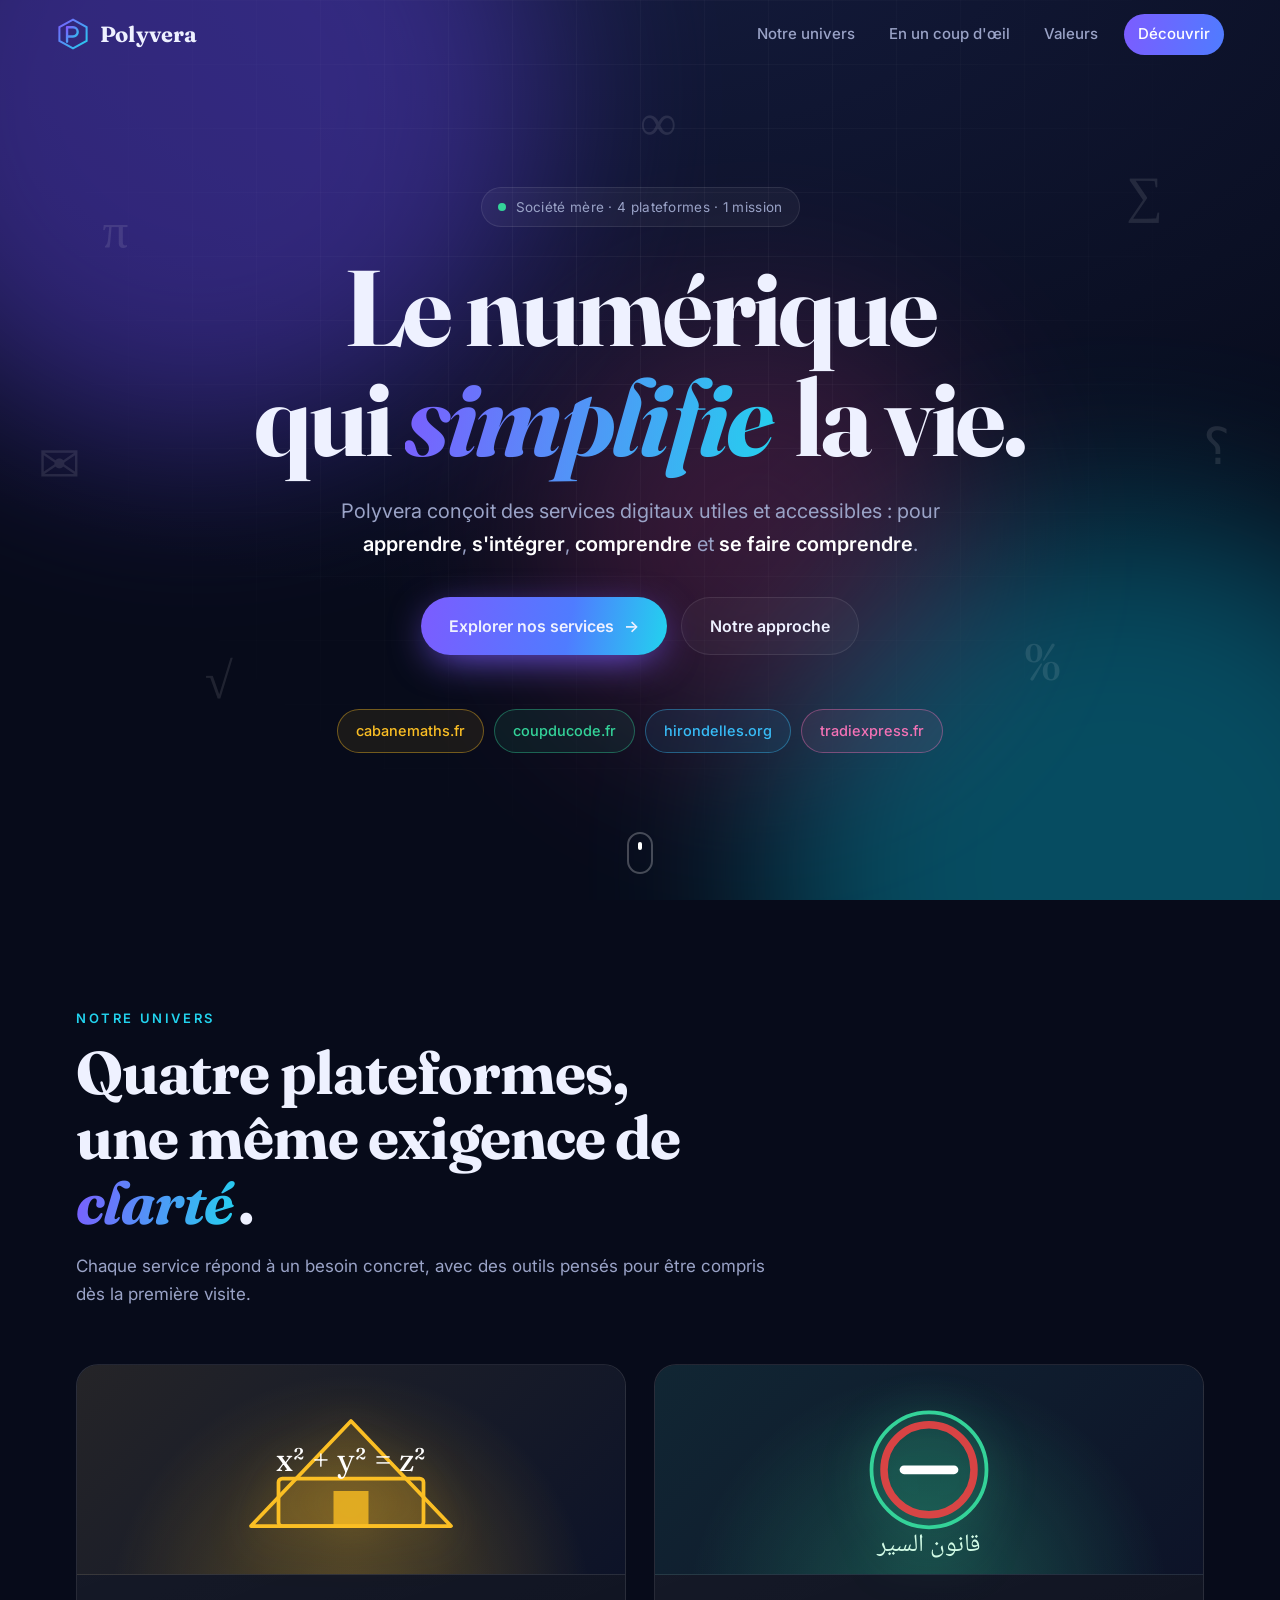
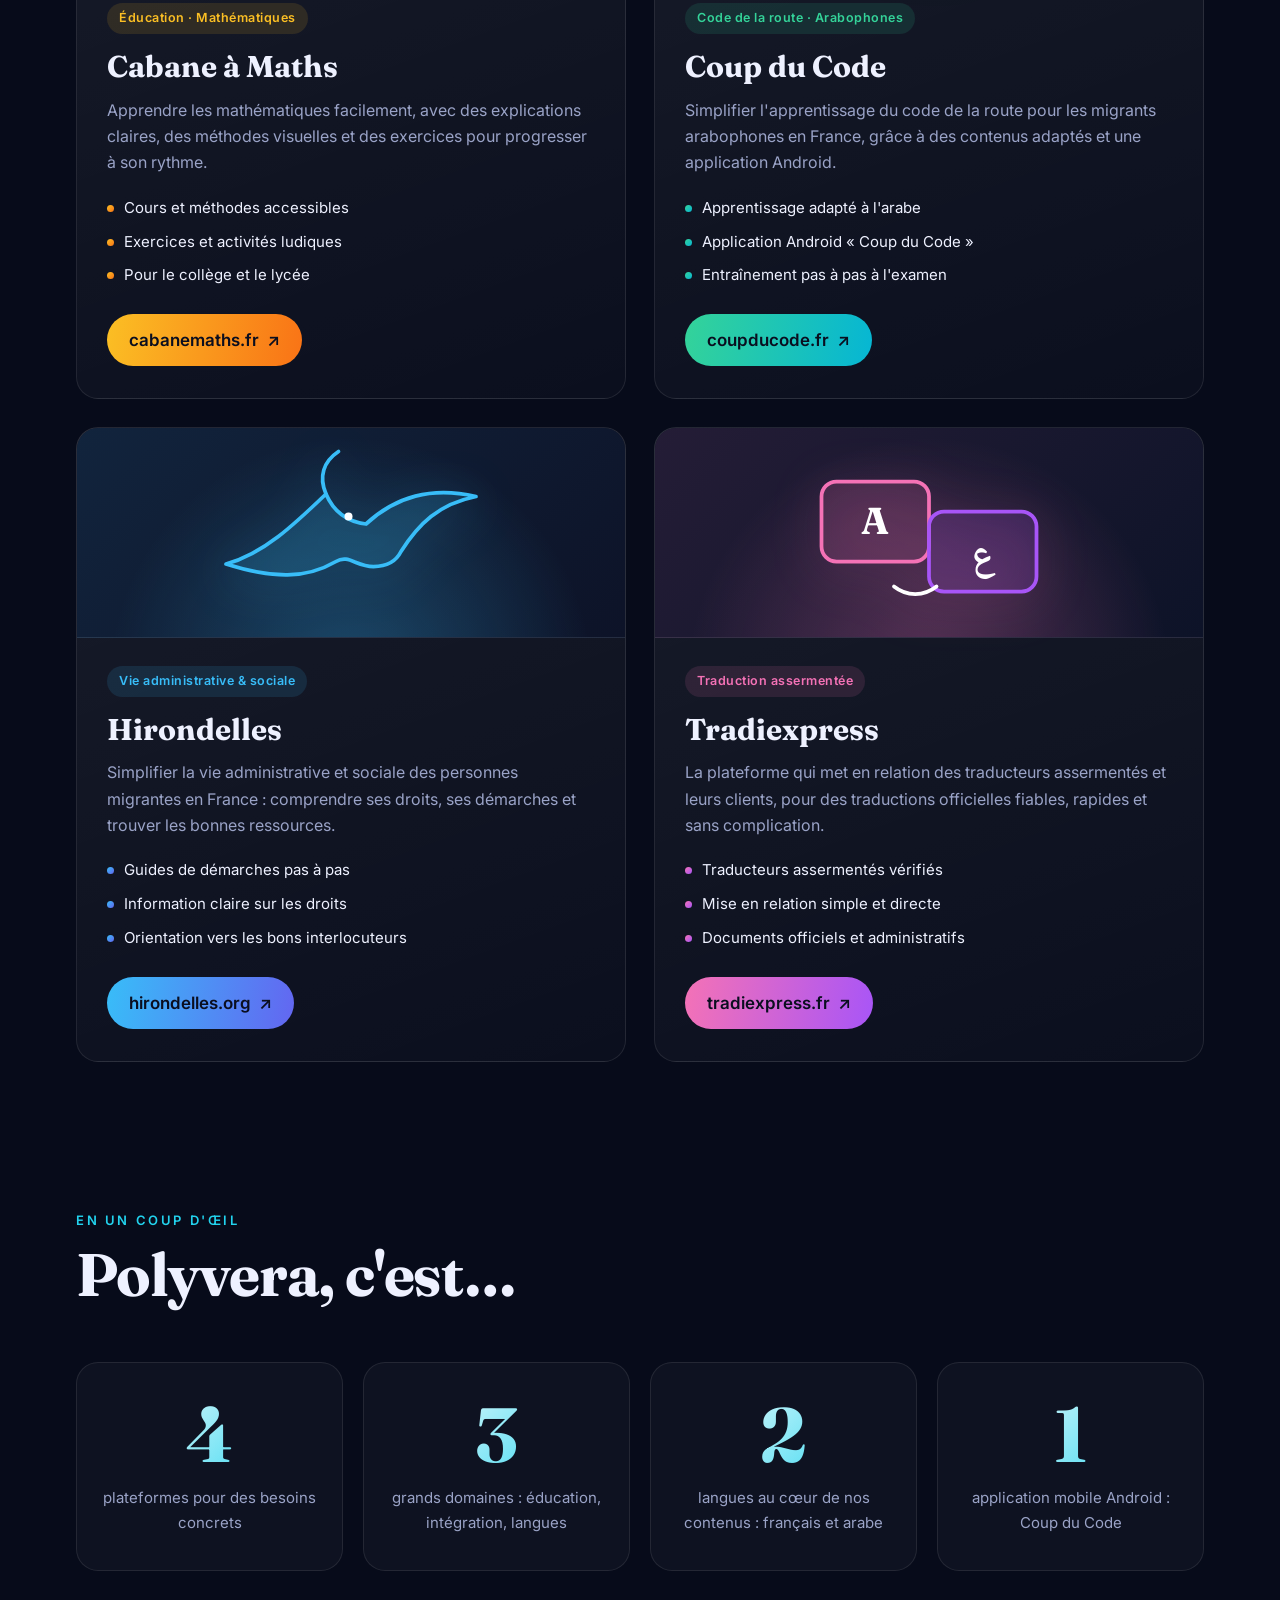
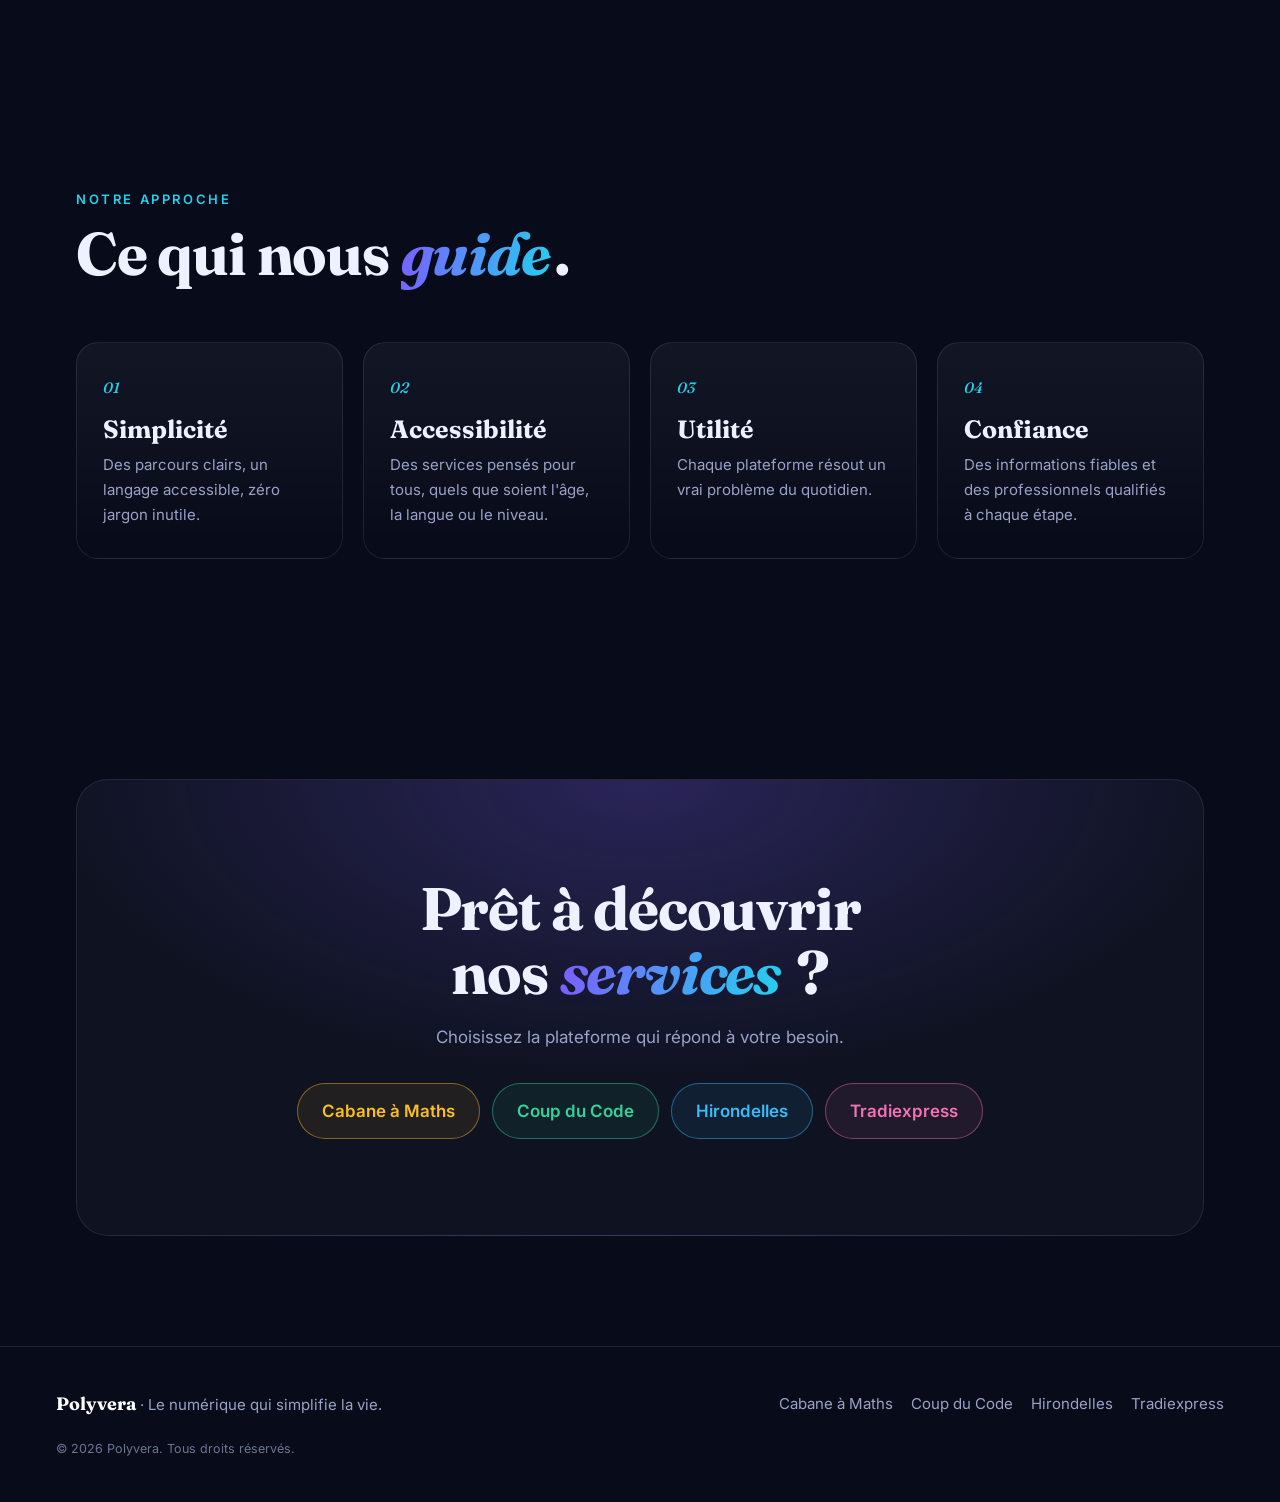
==== index.html @ 5069350b "Ajoute le site statique Polyvera (vitrine des 4 plateformes) Co-Authored-By: Claude Sonnet 5.5 <nore" ====
<!doctype html>
<html lang="fr">
<head>
<meta charset="utf-8">
<meta name="viewport" content="width=device-width, initial-scale=1">
<title>Polyvera — Le numérique qui simplifie la vie</title>
<meta name="description" content="Polyvera est la société mère de Cabane à Maths, Coup du Code, Hirondelles et Tradiexpress : des services digitaux pour apprendre, s'intégrer et communiquer plus simplement.">
<meta name="theme-color" content="#070b1a">
<meta property="og:title" content="Polyvera — Le numérique qui simplifie la vie">
<meta property="og:description" content="Quatre plateformes pour apprendre les maths, réussir le code de la route, faciliter les démarches et traduire en confiance.">
<meta property="og:type" content="website">
<link rel="icon" href="favicon.svg" type="image/svg+xml">
<link rel="preconnect" href="https://fonts.googleapis.com">
<link rel="preconnect" href="https://fonts.gstatic.com" crossorigin>
<link href="https://fonts.googleapis.com/css2?family=Fraunces:opsz,wght@9..144,500;9..144,700&family=Inter:wght@400;500;600;700&family=Noto+Naskh+Arabic:wght@500;700&display=swap" rel="stylesheet">
<link rel="stylesheet" href="styles.css">
</head>
<body>

<div class="aurora" aria-hidden="true"><span></span><span></span><span></span></div>

<header class="nav" id="nav">
  <a class="brand" href="#top" aria-label="Polyvera, accueil">
    <svg viewBox="0 0 40 40" width="34" height="34" aria-hidden="true"><defs><linearGradient id="lg" x1="0" y1="0" x2="1" y2="1"><stop offset="0" stop-color="#7c5cff"/><stop offset="1" stop-color="#22d3ee"/></linearGradient></defs><path d="M20 3 36 12v16L20 37 4 28V12z" fill="none" stroke="url(#lg)" stroke-width="2.4"/><path d="M13 12v17M13 12h7a5.5 5.5 0 0 1 0 11h-7" fill="none" stroke="url(#lg)" stroke-width="2.8" stroke-linecap="round" stroke-linejoin="round"/></svg>
    <span>Polyvera</span>
  </a>
  <nav id="menu" aria-label="Navigation principale">
    <a href="#univers">Notre univers</a>
    <a href="#chiffres">En un coup d'œil</a>
    <a href="#valeurs">Valeurs</a>
    <a href="#contact" class="pill">Découvrir</a>
  </nav>
  <button class="burger" id="burger" aria-label="Ouvrir le menu" aria-expanded="false" aria-controls="menu"><i></i><i></i><i></i></button>
</header>

<main id="top">

<!-- HERO -->
<section class="hero">
  <div class="symbols" aria-hidden="true">
    <b style="--x:8%;--y:22%;--d:0s">π</b><b style="--x:88%;--y:18%;--d:-3s">∑</b>
    <b style="--x:16%;--y:72%;--d:-6s">√</b><b style="--x:80%;--y:70%;--d:-2s">%</b>
    <b style="--x:50%;--y:10%;--d:-5s">∞</b><b style="--x:94%;--y:46%;--d:-8s">؟</b>
    <b style="--x:3%;--y:48%;--d:-4s">✉</b>
  </div>
  <p class="eyebrow reveal"><span class="dot"></span> Société mère · 4 plateformes · 1 mission</p>
  <h1 class="reveal">Le numérique<br>qui <em>simplifie</em> la vie.</h1>
  <p class="lead reveal">Polyvera conçoit des services digitaux utiles et accessibles : pour <strong>apprendre</strong>, <strong>s'intégrer</strong>, <strong>comprendre</strong> et <strong>se faire comprendre</strong>.</p>
  <div class="cta reveal">
    <a class="btn primary" href="#univers">Explorer nos services <span aria-hidden="true">→</span></a>
    <a class="btn ghost" href="#valeurs">Notre approche</a>
  </div>

  <ul class="orbit reveal" aria-label="Nos plateformes">
    <li><a href="https://cabanemaths.fr" target="_blank" rel="noopener" style="--c:#fbbf24">cabanemaths.fr</a></li>
    <li><a href="https://coupducode.fr" target="_blank" rel="noopener" style="--c:#34d399">coupducode.fr</a></li>
    <li><a href="https://hirondelles.org" target="_blank" rel="noopener" style="--c:#38bdf8">hirondelles.org</a></li>
    <li><a href="https://tradiexpress.fr" target="_blank" rel="noopener" style="--c:#f472b6">tradiexpress.fr</a></li>
  </ul>
  <a class="scroll" href="#univers" aria-label="Défiler"><span></span></a>
</section>

<!-- UNIVERS -->
<section class="section" id="univers">
  <div class="head reveal">
    <p class="kicker">Notre univers</p>
    <h2>Quatre plateformes,<br>une même exigence de <em>clarté</em>.</h2>
    <p>Chaque service répond à un besoin concret, avec des outils pensés pour être compris dès la première visite.</p>
  </div>

  <div class="cards">

    <!-- Cabane à Maths -->
    <article class="card reveal" style="--c:#fbbf24;--c2:#f97316">
      <div class="visual maths" aria-hidden="true">
        <svg viewBox="0 0 240 150">
          <path d="M40 120 120 36l80 84z" fill="rgba(251,191,36,.12)" stroke="#fbbf24" stroke-width="3" stroke-linejoin="round"/>
          <rect x="62" y="82" width="116" height="38" rx="3" fill="rgba(251,191,36,.08)" stroke="#fbbf24" stroke-width="3"/>
          <rect x="106" y="92" width="28" height="28" rx="14 14 0 0" fill="#fbbf24" opacity=".8"/>
          <text x="120" y="76" text-anchor="middle" font-family="Fraunces,serif" font-size="26" fill="#fff">x² + y² = z²</text>
        </svg>
      </div>
      <div class="body">
        <span class="tag">Éducation · Mathématiques</span>
        <h3>Cabane à Maths</h3>
        <p>Apprendre les mathématiques facilement, avec des explications claires, des méthodes visuelles et des exercices pour progresser à son rythme.</p>
        <ul>
          <li>Cours et méthodes accessibles</li>
          <li>Exercices et activités ludiques</li>
          <li>Pour le collège et le lycée</li>
        </ul>
        <a class="visit" href="https://cabanemaths.fr" target="_blank" rel="noopener">cabanemaths.fr <span aria-hidden="true">↗</span></a>
      </div>
    </article>

    <!-- Coup du Code -->
    <article class="card reveal" style="--c:#34d399;--c2:#06b6d4">
      <div class="visual code" aria-hidden="true">
        <svg viewBox="0 0 240 150">
          <circle cx="120" cy="75" r="46" fill="rgba(52,211,153,.1)" stroke="#34d399" stroke-width="3"/>
          <circle cx="120" cy="75" r="36" fill="none" stroke="#ef4444" stroke-width="6" opacity=".9"/>
          <path d="M100 75h40" stroke="#fff" stroke-width="7" stroke-linecap="round"/>
          <text x="120" y="140" text-anchor="middle" font-family="'Noto Naskh Arabic',serif" font-size="20" fill="#d1fae5">قانون السير</text>
        </svg>
      </div>
      <div class="body">
        <span class="tag">Code de la route · Arabophones</span>
        <h3>Coup du Code</h3>
        <p>Simplifier l'apprentissage du code de la route pour les migrants arabophones en France, grâce à des contenus adaptés et une application Android.</p>
        <ul>
          <li>Apprentissage adapté à l'arabe</li>
          <li>Application Android « Coup du Code »</li>
          <li>Entraînement pas à pas à l'examen</li>
        </ul>
        <a class="visit" href="https://coupducode.fr" target="_blank" rel="noopener">coupducode.fr <span aria-hidden="true">↗</span></a>
      </div>
    </article>

    <!-- Hirondelles -->
    <article class="card reveal" style="--c:#38bdf8;--c2:#6366f1">
      <div class="visual hiron" aria-hidden="true">
        <svg viewBox="0 0 240 150">
          <path d="M20 100c30-8 55-32 80-56 6 14 16 22 32 24 24-22 52-30 88-22-30 6-46 22-60 44-4 8-12 12-22 12-14 0-20-10-30-4-24 14-50 14-88 2z" fill="rgba(56,189,248,.14)" stroke="#38bdf8" stroke-width="3" stroke-linejoin="round"/>
          <path d="M100 44c-6-14-2-26 10-34" fill="none" stroke="#38bdf8" stroke-width="3" stroke-linecap="round"/>
          <circle cx="118" cy="62" r="3.2" fill="#fff"/>
        </svg>
      </div>
      <div class="body">
        <span class="tag">Vie administrative &amp; sociale</span>
        <h3>Hirondelles</h3>
        <p>Simplifier la vie administrative et sociale des personnes migrantes en France : comprendre ses droits, ses démarches et trouver les bonnes ressources.</p>
        <ul>
          <li>Guides de démarches pas à pas</li>
          <li>Information claire sur les droits</li>
          <li>Orientation vers les bons interlocuteurs</li>
        </ul>
        <a class="visit" href="https://hirondelles.org" target="_blank" rel="noopener">hirondelles.org <span aria-hidden="true">↗</span></a>
      </div>
    </article>

    <!-- Tradiexpress -->
    <article class="card reveal" style="--c:#f472b6;--c2:#a855f7">
      <div class="visual trad" aria-hidden="true">
        <svg viewBox="0 0 240 150">
          <rect x="34" y="34" width="86" height="64" rx="12" fill="rgba(244,114,182,.14)" stroke="#f472b6" stroke-width="3"/>
          <rect x="120" y="58" width="86" height="64" rx="12" fill="rgba(168,85,247,.16)" stroke="#a855f7" stroke-width="3"/>
          <text x="77" y="76" text-anchor="middle" font-family="Fraunces,serif" font-size="30" font-weight="700" fill="#fff">A</text>
          <text x="163" y="102" text-anchor="middle" font-family="'Noto Naskh Arabic',serif" font-size="32" font-weight="700" fill="#fff">ع</text>
          <path d="M92 118c10 8 24 8 34 0" fill="none" stroke="#fff" stroke-width="3" stroke-linecap="round"/>
        </svg>
      </div>
      <div class="body">
        <span class="tag">Traduction assermentée</span>
        <h3>Tradiexpress</h3>
        <p>La plateforme qui met en relation des traducteurs assermentés et leurs clients, pour des traductions officielles fiables, rapides et sans complication.</p>
        <ul>
          <li>Traducteurs assermentés vérifiés</li>
          <li>Mise en relation simple et directe</li>
          <li>Documents officiels et administratifs</li>
        </ul>
        <a class="visit" href="https://tradiexpress.fr" target="_blank" rel="noopener">tradiexpress.fr <span aria-hidden="true">↗</span></a>
      </div>
    </article>

  </div>
</section>

<!-- CHIFFRES -->
<section class="section stats" id="chiffres">
  <div class="head reveal">
    <p class="kicker">En un coup d'œil</p>
    <h2>Polyvera, c'est…</h2>
  </div>
  <div class="grid4">
    <div class="stat reveal"><strong data-count="4">0</strong><span>plateformes pour des besoins concrets</span></div>
    <div class="stat reveal"><strong data-count="3">0</strong><span>grands domaines : éducation, intégration, langues</span></div>
    <div class="stat reveal"><strong data-count="2">0</strong><span>langues au cœur de nos contenus : français et arabe</span></div>
    <div class="stat reveal"><strong data-count="1">0</strong><span>application mobile Android : Coup du Code</span></div>
  </div>
</section>

<!-- VALEURS -->
<section class="section" id="valeurs">
  <div class="head reveal">
    <p class="kicker">Notre approche</p>
    <h2>Ce qui nous <em>guide</em>.</h2>
  </div>
  <div class="values">
    <div class="value reveal"><i>01</i><h3>Simplicité</h3><p>Des parcours clairs, un langage accessible, zéro jargon inutile.</p></div>
    <div class="value reveal"><i>02</i><h3>Accessibilité</h3><p>Des services pensés pour tous, quels que soient l'âge, la langue ou le niveau.</p></div>
    <div class="value reveal"><i>03</i><h3>Utilité</h3><p>Chaque plateforme résout un vrai problème du quotidien.</p></div>
    <div class="value reveal"><i>04</i><h3>Confiance</h3><p>Des informations fiables et des professionnels qualifiés à chaque étape.</p></div>
  </div>
</section>

<!-- CONTACT -->
<section class="section" id="contact">
  <div class="final reveal">
    <h2>Prêt à découvrir<br>nos <em>services</em> ?</h2>
    <p>Choisissez la plateforme qui répond à votre besoin.</p>
    <div class="chips">
      <a href="https://cabanemaths.fr" target="_blank" rel="noopener" style="--c:#fbbf24">Cabane à Maths</a>
      <a href="https://coupducode.fr" target="_blank" rel="noopener" style="--c:#34d399">Coup du Code</a>
      <a href="https://hirondelles.org" target="_blank" rel="noopener" style="--c:#38bdf8">Hirondelles</a>
      <a href="https://tradiexpress.fr" target="_blank" rel="noopener" style="--c:#f472b6">Tradiexpress</a>
    </div>
  </div>
</section>

</main>

<footer class="footer">
  <div><strong>Polyvera</strong> · Le numérique qui simplifie la vie.</div>
  <div class="links">
    <a href="https://cabanemaths.fr" target="_blank" rel="noopener">Cabane à Maths</a>
    <a href="https://coupducode.fr" target="_blank" rel="noopener">Coup du Code</a>
    <a href="https://hirondelles.org" target="_blank" rel="noopener">Hirondelles</a>
    <a href="https://tradiexpress.fr" target="_blank" rel="noopener">Tradiexpress</a>
  </div>
  <small>© <span id="year">2026</span> Polyvera. Tous droits réservés.</small>
</footer>

<script src="script.js"></script>
</body>
</html>
---- styles.css ----
:root{
  --bg:#070b1a; --bg2:#0d1328; --ink:#eef1ff; --mute:#9aa3c7; --line:rgba(255,255,255,.09);
  --v:#7c5cff; --cy:#22d3ee;
  --serif:'Fraunces',Georgia,serif; --sans:'Inter',system-ui,-apple-system,Segoe UI,sans-serif;
  --r:22px;
}
*{box-sizing:border-box;margin:0;padding:0}
html{scroll-behavior:smooth;scroll-padding-top:80px}
body{background:var(--bg);color:var(--ink);font:400 17px/1.65 var(--sans);overflow-x:hidden;-webkit-font-smoothing:antialiased}
a{color:inherit;text-decoration:none}
ul{list-style:none}
em{font-style:italic;background:linear-gradient(100deg,var(--v),var(--cy));-webkit-background-clip:text;background-clip:text;color:transparent;padding-right:.08em}
:focus-visible{outline:2px solid var(--cy);outline-offset:3px;border-radius:6px}

/* Aurora */
.aurora{position:fixed;inset:0;z-index:-1;overflow:hidden;background:radial-gradient(1200px 700px at 50% -10%,#141b3d,var(--bg))}
.aurora span{position:absolute;width:55vmax;height:55vmax;border-radius:50%;filter:blur(90px);opacity:.38;animation:drift 22s ease-in-out infinite alternate}
.aurora span:nth-child(1){background:#6d4aff;top:-20vmax;left:-12vmax}
.aurora span:nth-child(2){background:#06b6d4;bottom:-25vmax;right:-15vmax;animation-delay:-8s}
.aurora span:nth-child(3){background:#ec4899;top:35%;left:42%;width:34vmax;height:34vmax;opacity:.2;animation-delay:-14s}
@keyframes drift{to{transform:translate(8vmax,6vmax) scale(1.15)}}
.aurora::after{content:"";position:absolute;inset:0;background-image:linear-gradient(var(--line) 1px,transparent 1px),linear-gradient(90deg,var(--line) 1px,transparent 1px);background-size:64px 64px;mask-image:radial-gradient(circle at 50% 30%,#000,transparent 70%);opacity:.5}

/* Nav */
.nav{position:fixed;top:0;left:0;right:0;z-index:50;display:flex;align-items:center;justify-content:space-between;padding:14px clamp(18px,5vw,56px);transition:.3s}
.nav.scrolled{background:rgba(7,11,26,.72);backdrop-filter:blur(16px);border-bottom:1px solid var(--line)}
.brand{display:flex;align-items:center;gap:10px;font:700 22px var(--serif);letter-spacing:.2px}
#menu{display:flex;align-items:center;gap:6px}
#menu a{padding:8px 14px;border-radius:99px;color:var(--mute);font-size:15px;font-weight:500;transition:.2s}
#menu a:hover{color:#fff;background:rgba(255,255,255,.06)}
#menu a.pill{color:#fff;background:linear-gradient(100deg,var(--v),#4f7cff);margin-left:6px}
.burger{display:none;background:none;border:0;width:42px;height:42px;cursor:pointer;flex-direction:column;justify-content:center;align-items:center;gap:5px}
.burger i{display:block;width:22px;height:2px;background:#fff;border-radius:2px;transition:.3s}
.burger[aria-expanded=true] i:nth-child(1){transform:translateY(7px) rotate(45deg)}
.burger[aria-expanded=true] i:nth-child(2){opacity:0}
.burger[aria-expanded=true] i:nth-child(3){transform:translateY(-7px) rotate(-45deg)}

/* Hero */
.hero{position:relative;min-height:100svh;display:flex;flex-direction:column;align-items:center;justify-content:center;text-align:center;padding:130px 20px 90px}
.eyebrow{display:inline-flex;align-items:center;gap:10px;padding:8px 16px;border:1px solid var(--line);border-radius:99px;background:rgba(255,255,255,.04);font-size:13.5px;color:var(--mute);letter-spacing:.3px}
.dot{width:8px;height:8px;border-radius:50%;background:#34d399;box-shadow:0 0 0 0 rgba(52,211,153,.7);animation:pulse 2s infinite}
@keyframes pulse{70%{box-shadow:0 0 0 10px rgba(52,211,153,0)}100%{box-shadow:0 0 0 0 rgba(52,211,153,0)}}
h1{font:700 clamp(44px,8.4vw,108px)/1.02 var(--serif);letter-spacing:-.025em;margin:26px 0 22px}
.lead{max-width:640px;color:var(--mute);font-size:clamp(17px,2vw,20px)}
.lead strong{color:#fff;font-weight:600}
.cta{display:flex;gap:14px;flex-wrap:wrap;justify-content:center;margin-top:36px}
.btn{display:inline-flex;align-items:center;gap:10px;padding:15px 28px;border-radius:99px;font-weight:600;font-size:16px;transition:.25s}
.btn.primary{background:linear-gradient(100deg,var(--v),#4f7cff 60%,var(--cy));box-shadow:0 10px 40px -10px var(--v)}
.btn.primary:hover{transform:translateY(-3px);box-shadow:0 16px 50px -8px var(--v)}
.btn.primary span{transition:.25s}.btn.primary:hover span{transform:translateX(4px)}
.btn.ghost{border:1px solid var(--line);background:rgba(255,255,255,.03)}
.btn.ghost:hover{background:rgba(255,255,255,.09)}
.orbit{display:flex;flex-wrap:wrap;gap:10px;justify-content:center;margin-top:54px}
.orbit a{display:block;padding:9px 18px;border-radius:99px;font-size:14.5px;font-weight:500;border:1px solid color-mix(in srgb,var(--c) 40%,transparent);color:var(--c);background:color-mix(in srgb,var(--c) 8%,transparent);transition:.25s}
.orbit a:hover{background:var(--c);color:#0a0e1f;transform:translateY(-3px)}
.symbols b{position:absolute;left:var(--x);top:var(--y);font:500 clamp(28px,4vw,54px) var(--serif);color:rgba(255,255,255,.1);animation:float 9s ease-in-out infinite;animation-delay:var(--d);user-select:none}
@keyframes float{50%{transform:translateY(-26px) rotate(8deg)}}
.scroll{position:absolute;bottom:26px;left:50%;width:26px;height:42px;margin-left:-13px;border:2px solid rgba(255,255,255,.25);border-radius:14px}
.scroll span{position:absolute;left:50%;top:8px;width:4px;height:8px;margin-left:-2px;border-radius:2px;background:#fff;animation:wheel 1.8s infinite}
@keyframes wheel{to{transform:translateY(14px);opacity:0}}

/* Sections */
.section{max-width:1240px;margin:0 auto;padding:110px clamp(18px,5vw,56px)}
.head{max-width:720px;margin-bottom:56px}
.kicker{font:600 13px var(--sans);letter-spacing:.2em;text-transform:uppercase;color:var(--cy);margin-bottom:14px}
h2{font:700 clamp(34px,5vw,60px)/1.08 var(--serif);letter-spacing:-.02em}
.head p:not(.kicker){margin-top:18px;color:var(--mute)}

/* Cards */
.cards{display:grid;grid-template-columns:repeat(2,1fr);gap:28px}
.card{--c:#fff;--c2:#fff;position:relative;display:flex;flex-direction:column;border-radius:var(--r);background:linear-gradient(160deg,rgba(255,255,255,.07),rgba(255,255,255,.02));border:1px solid var(--line);overflow:hidden;transform-style:preserve-3d;transition:transform .25s ease,border-color .3s,box-shadow .3s}
.card::before{content:"";position:absolute;inset:0;border-radius:inherit;background:radial-gradient(500px circle at var(--mx,50%) var(--my,0%),color-mix(in srgb,var(--c) 22%,transparent),transparent 45%);opacity:0;transition:opacity .3s;pointer-events:none}
.card:hover{border-color:color-mix(in srgb,var(--c) 55%,transparent);box-shadow:0 30px 80px -30px color-mix(in srgb,var(--c) 55%,transparent)}
.card:hover::before{opacity:1}
.visual{height:210px;display:grid;place-items:center;background:radial-gradient(circle at 50% 120%,color-mix(in srgb,var(--c) 30%,transparent),transparent 65%),linear-gradient(135deg,color-mix(in srgb,var(--c) 10%,var(--bg2)),var(--bg2));border-bottom:1px solid var(--line)}
.visual svg{width:min(76%,300px);height:auto;filter:drop-shadow(0 8px 24px color-mix(in srgb,var(--c) 40%,transparent));transition:transform .5s cubic-bezier(.2,.8,.2,1)}
.card:hover .visual svg{transform:scale(1.08) rotate(-2deg)}
.body{padding:28px 30px 32px;display:flex;flex-direction:column;flex:1}
.tag{align-self:flex-start;font-size:12.5px;font-weight:600;letter-spacing:.04em;padding:5px 12px;border-radius:99px;color:var(--c);background:color-mix(in srgb,var(--c) 12%,transparent);margin-bottom:16px}
h3{font:700 30px/1.15 var(--serif);margin-bottom:12px}
.body>p{color:var(--mute);font-size:16px}
.body ul{margin:20px 0 26px;display:grid;gap:9px;font-size:15px}
.body li{display:flex;gap:10px;align-items:flex-start}
.body li::before{content:"";flex:none;width:7px;height:7px;margin-top:9px;border-radius:50%;background:linear-gradient(135deg,var(--c),var(--c2))}
.visit{margin-top:auto;align-self:flex-start;display:inline-flex;gap:8px;font-weight:600;padding:12px 22px;border-radius:99px;color:#0a0e1f;background:linear-gradient(100deg,var(--c),var(--c2));transition:.25s}
.visit:hover{transform:translateY(-3px);filter:brightness(1.1)}

/* Stats */
.stats{padding-top:40px}
.grid4{display:grid;grid-template-columns:repeat(4,1fr);gap:20px}
.stat{padding:34px 26px;border-radius:var(--r);border:1px solid var(--line);background:rgba(255,255,255,.03);text-align:center}
.stat strong{display:block;font:700 clamp(54px,6vw,84px)/1 var(--serif);background:linear-gradient(135deg,#fff,var(--cy));-webkit-background-clip:text;background-clip:text;color:transparent}
.stat span{display:block;margin-top:12px;color:var(--mute);font-size:15px}

/* Values */
.values{display:grid;grid-template-columns:repeat(4,1fr);gap:20px}
.value{padding:30px 26px;border-radius:var(--r);border:1px solid var(--line);background:linear-gradient(180deg,rgba(255,255,255,.05),transparent);transition:.3s}
.value:hover{transform:translateY(-6px);border-color:rgba(124,92,255,.5)}
.value i{font:italic 500 15px var(--serif);color:var(--cy)}
.value h3{font-size:25px;margin:14px 0 10px}
.value p{color:var(--mute);font-size:15px}

/* Final */
.final{text-align:center;padding:clamp(48px,8vw,96px) 24px;border-radius:32px;border:1px solid var(--line);background:radial-gradient(600px 300px at 50% 0%,rgba(124,92,255,.25),transparent),rgba(255,255,255,.03)}
.final p{color:var(--mute);margin:18px 0 32px}
.chips{display:flex;flex-wrap:wrap;gap:12px;justify-content:center}
.chips a{padding:13px 24px;border-radius:99px;font-weight:600;color:var(--c);border:1px solid color-mix(in srgb,var(--c) 45%,transparent);background:color-mix(in srgb,var(--c) 8%,transparent);transition:.25s}
.chips a:hover{background:var(--c);color:#0a0e1f;transform:translateY(-3px)}

/* Footer */
.footer{border-top:1px solid var(--line);padding:42px clamp(18px,5vw,56px);display:flex;flex-wrap:wrap;gap:20px;justify-content:space-between;align-items:center;color:var(--mute);font-size:15px}
.footer strong{color:#fff;font-family:var(--serif);font-size:18px}
.footer .links{display:flex;flex-wrap:wrap;gap:18px}
.footer .links a:hover{color:#fff}
.footer small{width:100%;opacity:.7}

/* Reveal */
.reveal{opacity:0;transform:translateY(28px);transition:opacity .8s ease,transform .8s cubic-bezier(.2,.8,.2,1)}
.reveal.in{opacity:1;transform:none}
.card.reveal.in{transition:opacity .8s,transform .25s ease,border-color .3s,box-shadow .3s}

/* Responsive */
@media (max-width:980px){
  .grid4,.values{grid-template-columns:repeat(2,1fr)}
}
@media (max-width:760px){
  .burger{display:flex}
  #menu{position:fixed;top:0;right:0;height:100vh;width:min(300px,80vw);flex-direction:column;align-items:stretch;justify-content:center;gap:8px;padding:30px;background:rgba(10,14,31,.97);backdrop-filter:blur(20px);border-left:1px solid var(--line);transform:translateX(100%);transition:transform .35s ease}
  #menu.open{transform:none}
  #menu a{font-size:18px;padding:14px 18px}
  #menu a.pill{margin:10px 0 0;text-align:center}
  .burger{position:relative;z-index:60}
  .cards{grid-template-columns:1fr}
  .section{padding-top:80px;padding-bottom:80px}
  .symbols b:nth-child(n+5){display:none}
}
@media (max-width:480px){
  .grid4,.values{grid-template-columns:1fr}
  .body{padding:24px 22px 28px}
}
@media (prefers-reduced-motion:reduce){
  *,*::before,*::after{animation:none!important;transition:none!important;scroll-behavior:auto!important}
  .reveal{opacity:1;transform:none}
}
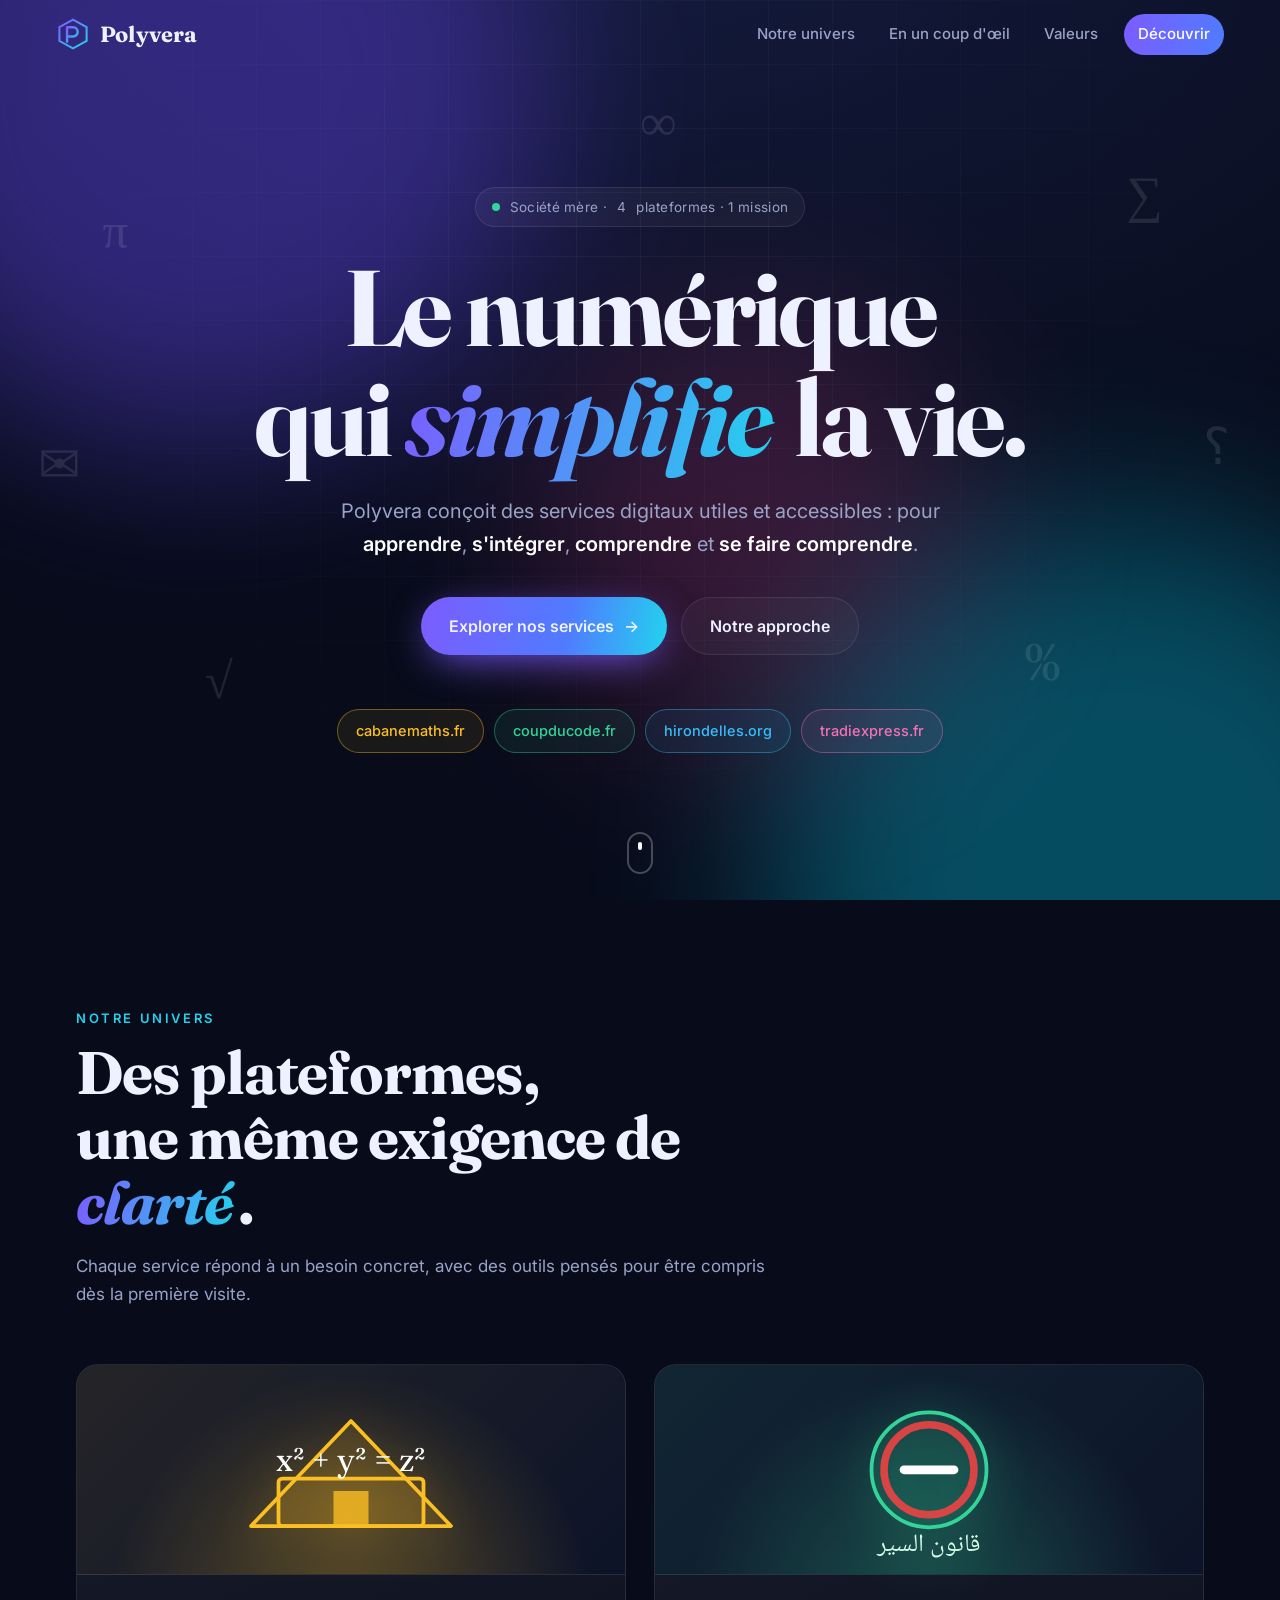
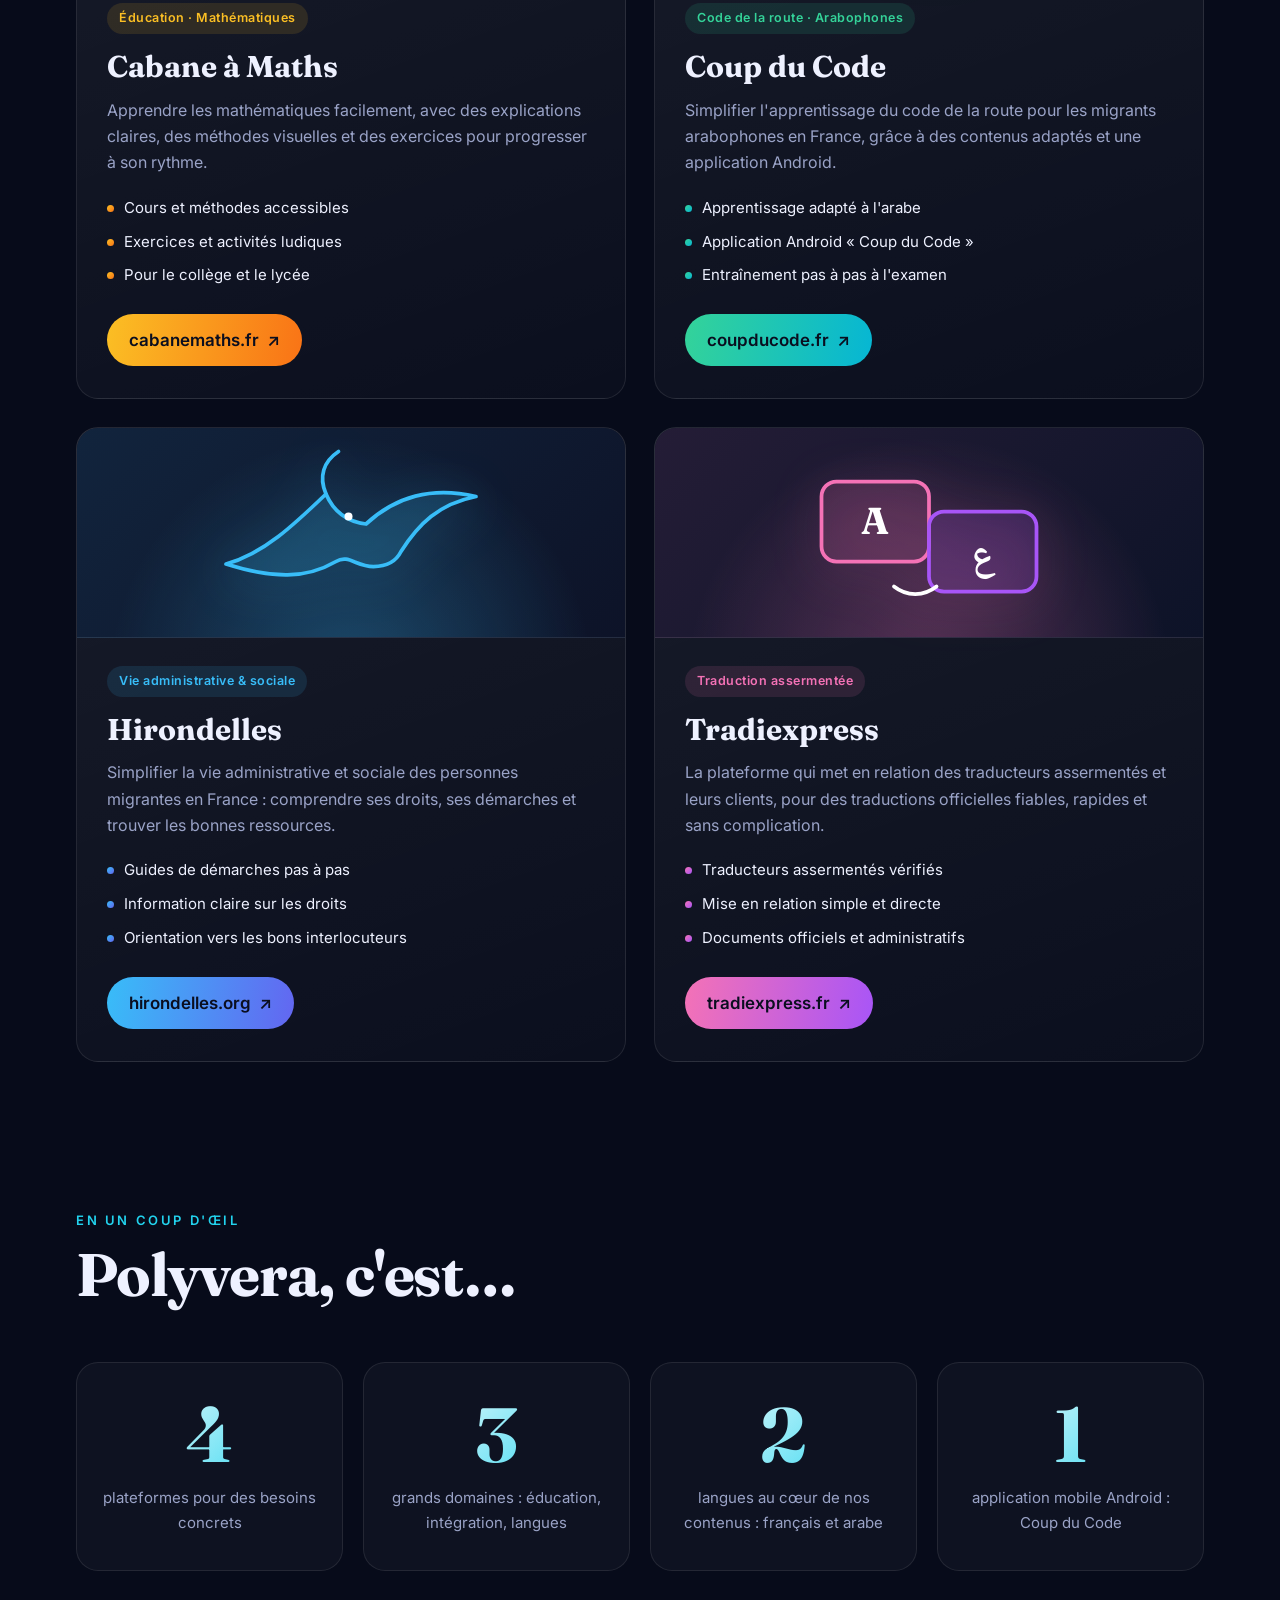
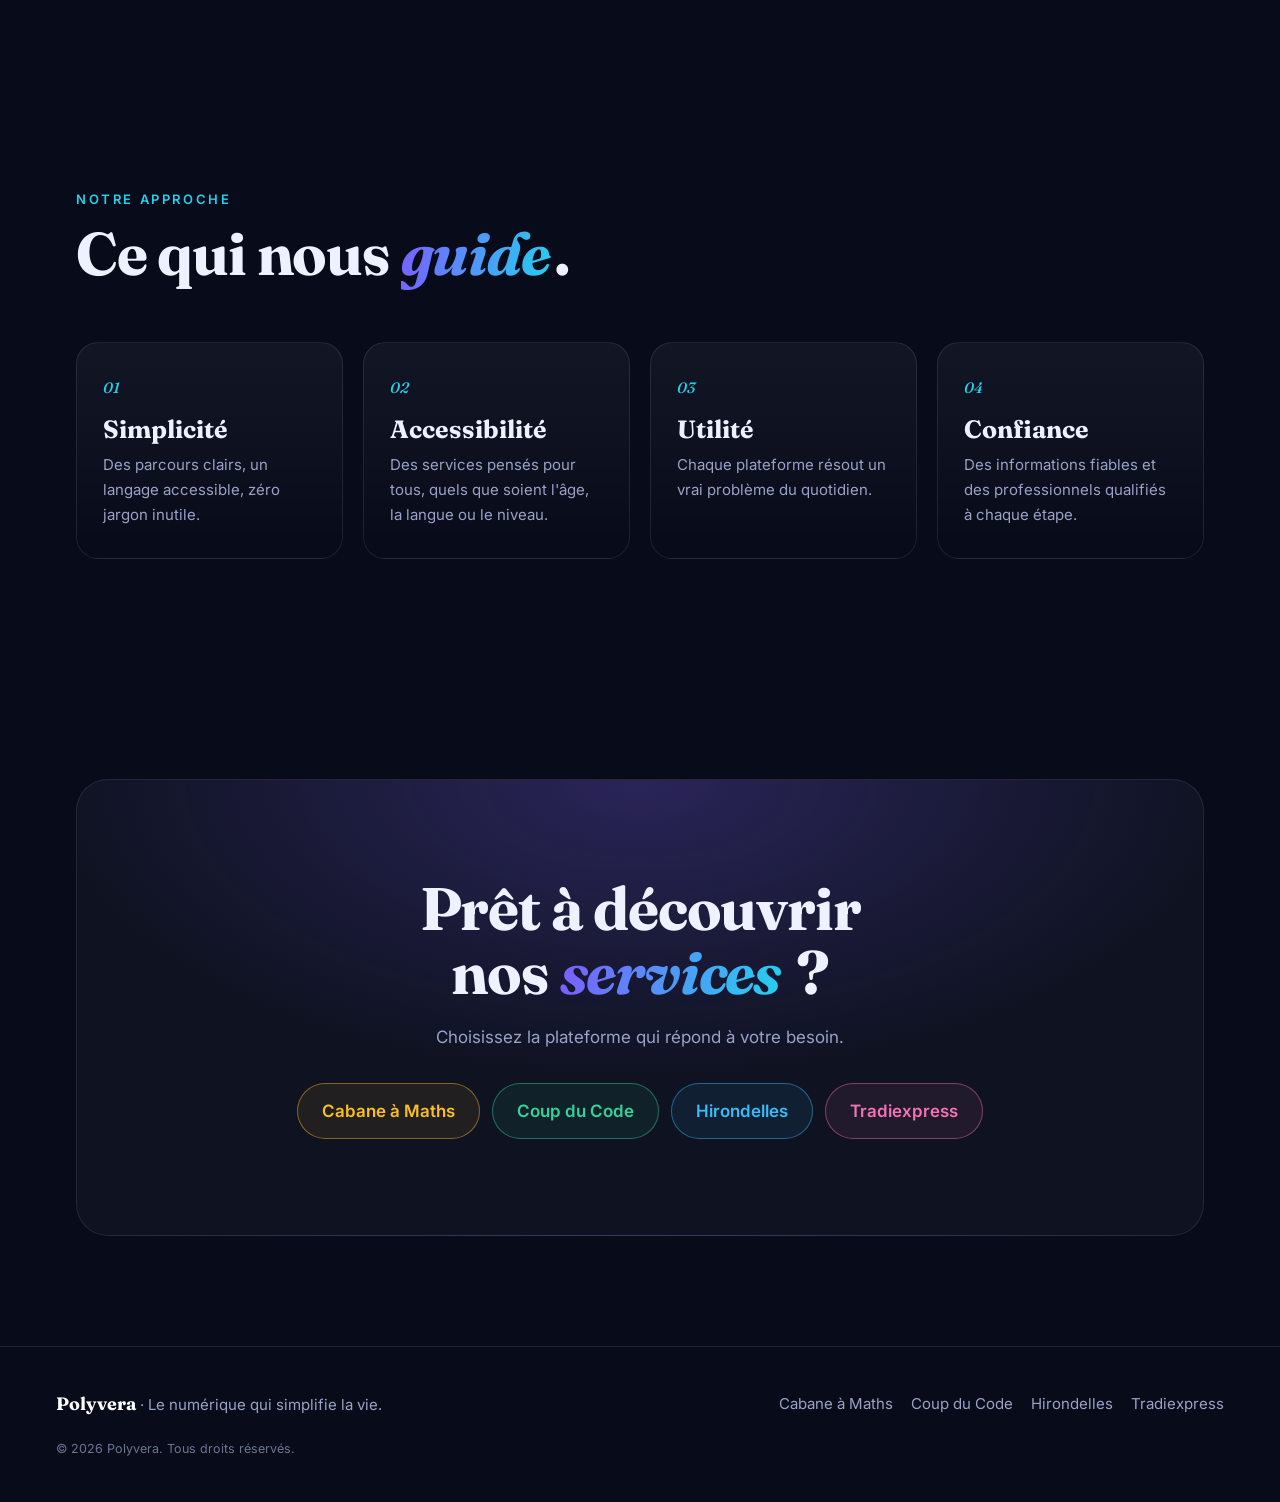
==== commit a37b674a: "Génère les liens et cartes depuis sites.js pour ajouter facilement de nouveaux sites Co-Authored-By:" ====
--- a/index.html
+++ b/index.html
@@ -43,7 +43,7 @@
     <b style="--x:50%;--y:10%;--d:-5s">∞</b><b style="--x:94%;--y:46%;--d:-8s">؟</b>
     <b style="--x:3%;--y:48%;--d:-4s">✉</b>
   </div>
-  <p class="eyebrow reveal"><span class="dot"></span> Société mère · 4 plateformes · 1 mission</p>
+  <p class="eyebrow reveal"><span class="dot"></span> Société mère · <span data-sites-count>4</span> plateformes · 1 mission</p>
   <h1 class="reveal">Le numérique<br>qui <em>simplifie</em> la vie.</h1>
   <p class="lead reveal">Polyvera conçoit des services digitaux utiles et accessibles : pour <strong>apprendre</strong>, <strong>s'intégrer</strong>, <strong>comprendre</strong> et <strong>se faire comprendre</strong>.</p>
   <div class="cta reveal">
@@ -51,12 +51,7 @@
     <a class="btn ghost" href="#valeurs">Notre approche</a>
   </div>
 
-  <ul class="orbit reveal" aria-label="Nos plateformes">
-    <li><a href="https://cabanemaths.fr" target="_blank" rel="noopener" style="--c:#fbbf24">cabanemaths.fr</a></li>
-    <li><a href="https://coupducode.fr" target="_blank" rel="noopener" style="--c:#34d399">coupducode.fr</a></li>
-    <li><a href="https://hirondelles.org" target="_blank" rel="noopener" style="--c:#38bdf8">hirondelles.org</a></li>
-    <li><a href="https://tradiexpress.fr" target="_blank" rel="noopener" style="--c:#f472b6">tradiexpress.fr</a></li>
-  </ul>
+  <ul class="orbit reveal" id="orbit" aria-label="Nos plateformes"></ul>
   <a class="scroll" href="#univers" aria-label="Défiler"><span></span></a>
 </section>
 
@@ -64,105 +59,11 @@
 <section class="section" id="univers">
   <div class="head reveal">
     <p class="kicker">Notre univers</p>
-    <h2>Quatre plateformes,<br>une même exigence de <em>clarté</em>.</h2>
+    <h2>Des plateformes,<br>une même exigence de <em>clarté</em>.</h2>
     <p>Chaque service répond à un besoin concret, avec des outils pensés pour être compris dès la première visite.</p>
   </div>
 
-  <div class="cards">
-
-    <!-- Cabane à Maths -->
-    <article class="card reveal" style="--c:#fbbf24;--c2:#f97316">
-      <div class="visual maths" aria-hidden="true">
-        <svg viewBox="0 0 240 150">
-          <path d="M40 120 120 36l80 84z" fill="rgba(251,191,36,.12)" stroke="#fbbf24" stroke-width="3" stroke-linejoin="round"/>
-          <rect x="62" y="82" width="116" height="38" rx="3" fill="rgba(251,191,36,.08)" stroke="#fbbf24" stroke-width="3"/>
-          <rect x="106" y="92" width="28" height="28" rx="14 14 0 0" fill="#fbbf24" opacity=".8"/>
-          <text x="120" y="76" text-anchor="middle" font-family="Fraunces,serif" font-size="26" fill="#fff">x² + y² = z²</text>
-        </svg>
-      </div>
-      <div class="body">
-        <span class="tag">Éducation · Mathématiques</span>
-        <h3>Cabane à Maths</h3>
-        <p>Apprendre les mathématiques facilement, avec des explications claires, des méthodes visuelles et des exercices pour progresser à son rythme.</p>
-        <ul>
-          <li>Cours et méthodes accessibles</li>
-          <li>Exercices et activités ludiques</li>
-          <li>Pour le collège et le lycée</li>
-        </ul>
-        <a class="visit" href="https://cabanemaths.fr" target="_blank" rel="noopener">cabanemaths.fr <span aria-hidden="true">↗</span></a>
-      </div>
-    </article>
-
-    <!-- Coup du Code -->
-    <article class="card reveal" style="--c:#34d399;--c2:#06b6d4">
-      <div class="visual code" aria-hidden="true">
-        <svg viewBox="0 0 240 150">
-          <circle cx="120" cy="75" r="46" fill="rgba(52,211,153,.1)" stroke="#34d399" stroke-width="3"/>
-          <circle cx="120" cy="75" r="36" fill="none" stroke="#ef4444" stroke-width="6" opacity=".9"/>
-          <path d="M100 75h40" stroke="#fff" stroke-width="7" stroke-linecap="round"/>
-          <text x="120" y="140" text-anchor="middle" font-family="'Noto Naskh Arabic',serif" font-size="20" fill="#d1fae5">قانون السير</text>
-        </svg>
-      </div>
-      <div class="body">
-        <span class="tag">Code de la route · Arabophones</span>
-        <h3>Coup du Code</h3>
-        <p>Simplifier l'apprentissage du code de la route pour les migrants arabophones en France, grâce à des contenus adaptés et une application Android.</p>
-        <ul>
-          <li>Apprentissage adapté à l'arabe</li>
-          <li>Application Android « Coup du Code »</li>
-          <li>Entraînement pas à pas à l'examen</li>
-        </ul>
-        <a class="visit" href="https://coupducode.fr" target="_blank" rel="noopener">coupducode.fr <span aria-hidden="true">↗</span></a>
-      </div>
-    </article>
-
-    <!-- Hirondelles -->
-    <article class="card reveal" style="--c:#38bdf8;--c2:#6366f1">
-      <div class="visual hiron" aria-hidden="true">
-        <svg viewBox="0 0 240 150">
-          <path d="M20 100c30-8 55-32 80-56 6 14 16 22 32 24 24-22 52-30 88-22-30 6-46 22-60 44-4 8-12 12-22 12-14 0-20-10-30-4-24 14-50 14-88 2z" fill="rgba(56,189,248,.14)" stroke="#38bdf8" stroke-width="3" stroke-linejoin="round"/>
-          <path d="M100 44c-6-14-2-26 10-34" fill="none" stroke="#38bdf8" stroke-width="3" stroke-linecap="round"/>
-          <circle cx="118" cy="62" r="3.2" fill="#fff"/>
-        </svg>
-      </div>
-      <div class="body">
-        <span class="tag">Vie administrative &amp; sociale</span>
-        <h3>Hirondelles</h3>
-        <p>Simplifier la vie administrative et sociale des personnes migrantes en France : comprendre ses droits, ses démarches et trouver les bonnes ressources.</p>
-        <ul>
-          <li>Guides de démarches pas à pas</li>
-          <li>Information claire sur les droits</li>
-          <li>Orientation vers les bons interlocuteurs</li>
-        </ul>
-        <a class="visit" href="https://hirondelles.org" target="_blank" rel="noopener">hirondelles.org <span aria-hidden="true">↗</span></a>
-      </div>
-    </article>
-
-    <!-- Tradiexpress -->
-    <article class="card reveal" style="--c:#f472b6;--c2:#a855f7">
-      <div class="visual trad" aria-hidden="true">
-        <svg viewBox="0 0 240 150">
-          <rect x="34" y="34" width="86" height="64" rx="12" fill="rgba(244,114,182,.14)" stroke="#f472b6" stroke-width="3"/>
-          <rect x="120" y="58" width="86" height="64" rx="12" fill="rgba(168,85,247,.16)" stroke="#a855f7" stroke-width="3"/>
-          <text x="77" y="76" text-anchor="middle" font-family="Fraunces,serif" font-size="30" font-weight="700" fill="#fff">A</text>
-          <text x="163" y="102" text-anchor="middle" font-family="'Noto Naskh Arabic',serif" font-size="32" font-weight="700" fill="#fff">ع</text>
-          <path d="M92 118c10 8 24 8 34 0" fill="none" stroke="#fff" stroke-width="3" stroke-linecap="round"/>
-        </svg>
-      </div>
-      <div class="body">
-        <span class="tag">Traduction assermentée</span>
-        <h3>Tradiexpress</h3>
-        <p>La plateforme qui met en relation des traducteurs assermentés et leurs clients, pour des traductions officielles fiables, rapides et sans complication.</p>
-        <ul>
-          <li>Traducteurs assermentés vérifiés</li>
-          <li>Mise en relation simple et directe</li>
-          <li>Documents officiels et administratifs</li>
-        </ul>
-        <a class="visit" href="https://tradiexpress.fr" target="_blank" rel="noopener">tradiexpress.fr <span aria-hidden="true">↗</span></a>
-      </div>
-    </article>
-
-  </div>
+  <div class="cards" id="cards"></div>
 </section>
 
 <!-- CHIFFRES -->
@@ -172,7 +73,7 @@
     <h2>Polyvera, c'est…</h2>
   </div>
   <div class="grid4">
-    <div class="stat reveal"><strong data-count="4">0</strong><span>plateformes pour des besoins concrets</span></div>
+    <div class="stat reveal"><strong data-count="4" data-sites-count>0</strong><span>plateformes pour des besoins concrets</span></div>
     <div class="stat reveal"><strong data-count="3">0</strong><span>grands domaines : éducation, intégration, langues</span></div>
     <div class="stat reveal"><strong data-count="2">0</strong><span>langues au cœur de nos contenus : français et arabe</span></div>
     <div class="stat reveal"><strong data-count="1">0</strong><span>application mobile Android : Coup du Code</span></div>
@@ -198,12 +99,7 @@
   <div class="final reveal">
     <h2>Prêt à découvrir<br>nos <em>services</em> ?</h2>
     <p>Choisissez la plateforme qui répond à votre besoin.</p>
-    <div class="chips">
-      <a href="https://cabanemaths.fr" target="_blank" rel="noopener" style="--c:#fbbf24">Cabane à Maths</a>
-      <a href="https://coupducode.fr" target="_blank" rel="noopener" style="--c:#34d399">Coup du Code</a>
-      <a href="https://hirondelles.org" target="_blank" rel="noopener" style="--c:#38bdf8">Hirondelles</a>
-      <a href="https://tradiexpress.fr" target="_blank" rel="noopener" style="--c:#f472b6">Tradiexpress</a>
-    </div>
+    <div class="chips" id="chips"></div>
   </div>
 </section>
 
@@ -211,15 +107,11 @@
 
 <footer class="footer">
   <div><strong>Polyvera</strong> · Le numérique qui simplifie la vie.</div>
-  <div class="links">
-    <a href="https://cabanemaths.fr" target="_blank" rel="noopener">Cabane à Maths</a>
-    <a href="https://coupducode.fr" target="_blank" rel="noopener">Coup du Code</a>
-    <a href="https://hirondelles.org" target="_blank" rel="noopener">Hirondelles</a>
-    <a href="https://tradiexpress.fr" target="_blank" rel="noopener">Tradiexpress</a>
-  </div>
+  <div class="links" id="footer-links"></div>
   <small>© <span id="year">2026</span> Polyvera. Tous droits réservés.</small>
 </footer>
 
+<script src="sites.js"></script>
 <script src="script.js"></script>
 </body>
 </html>
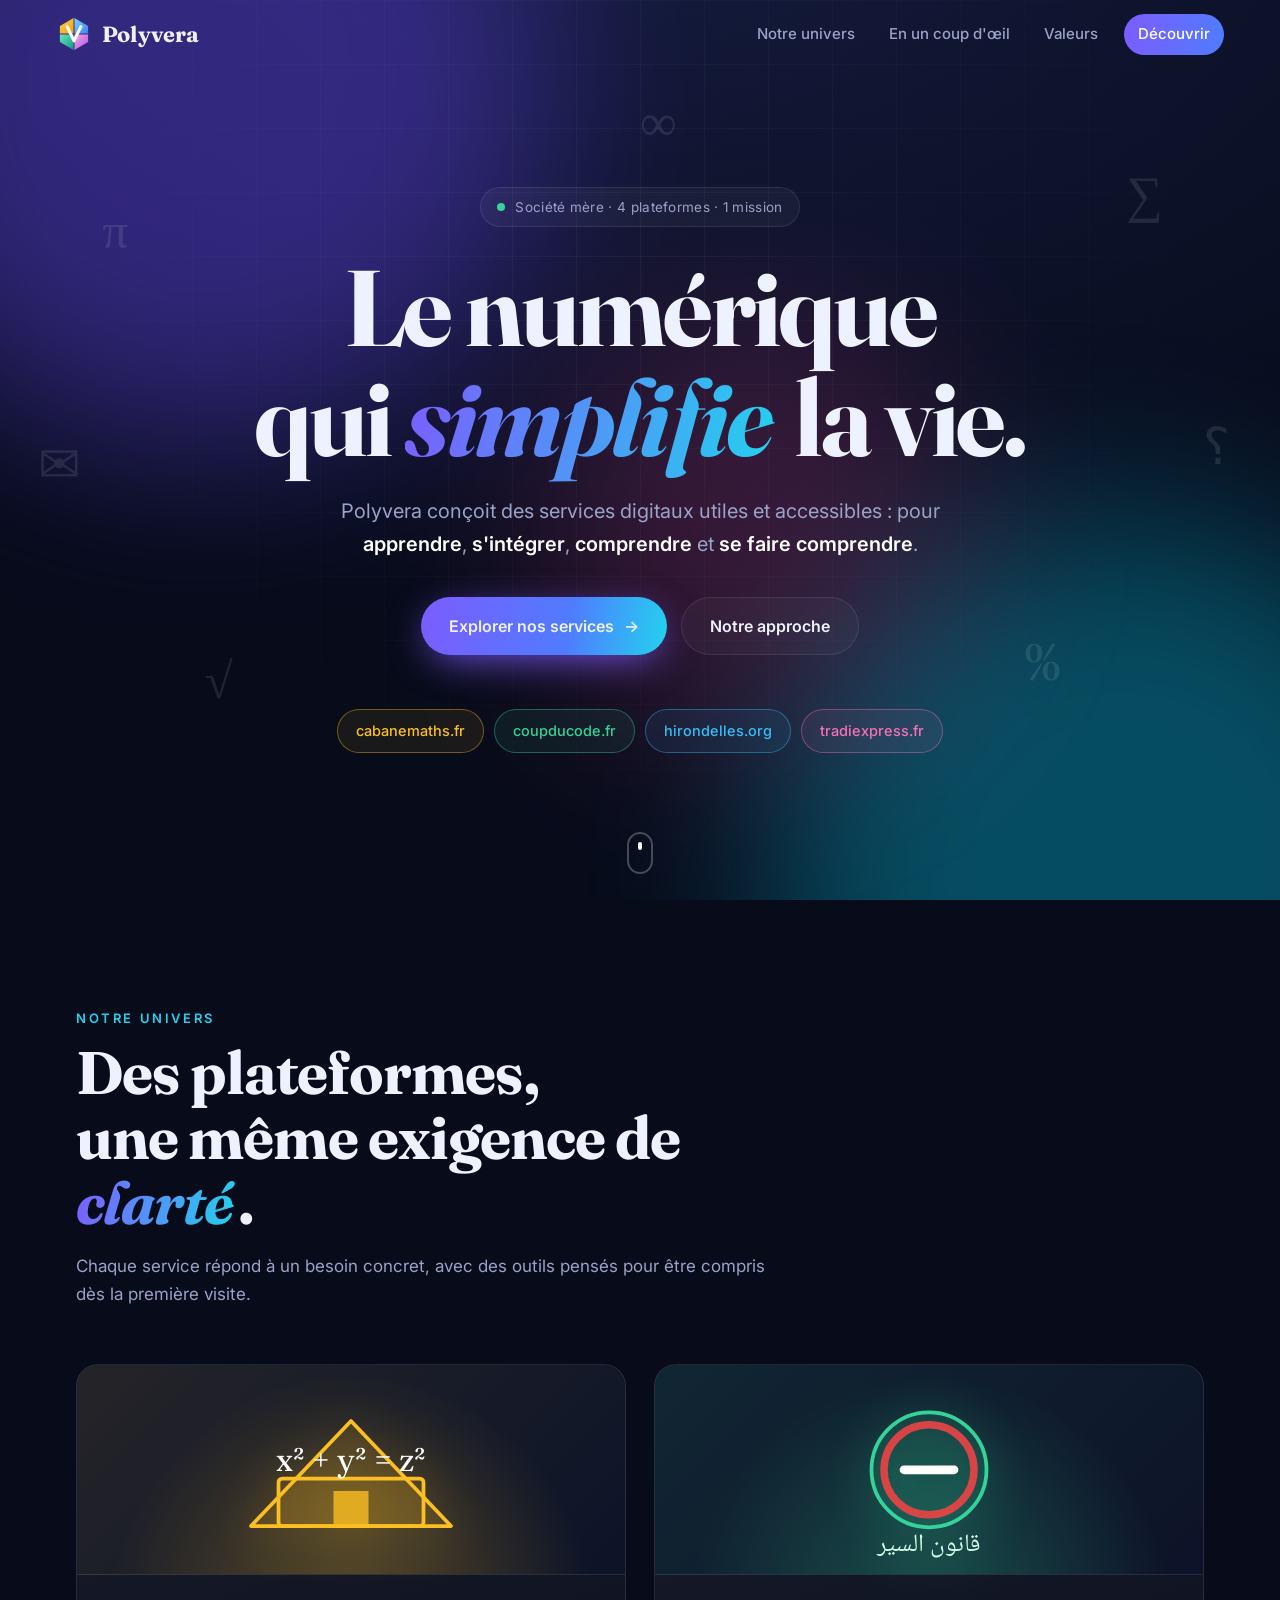
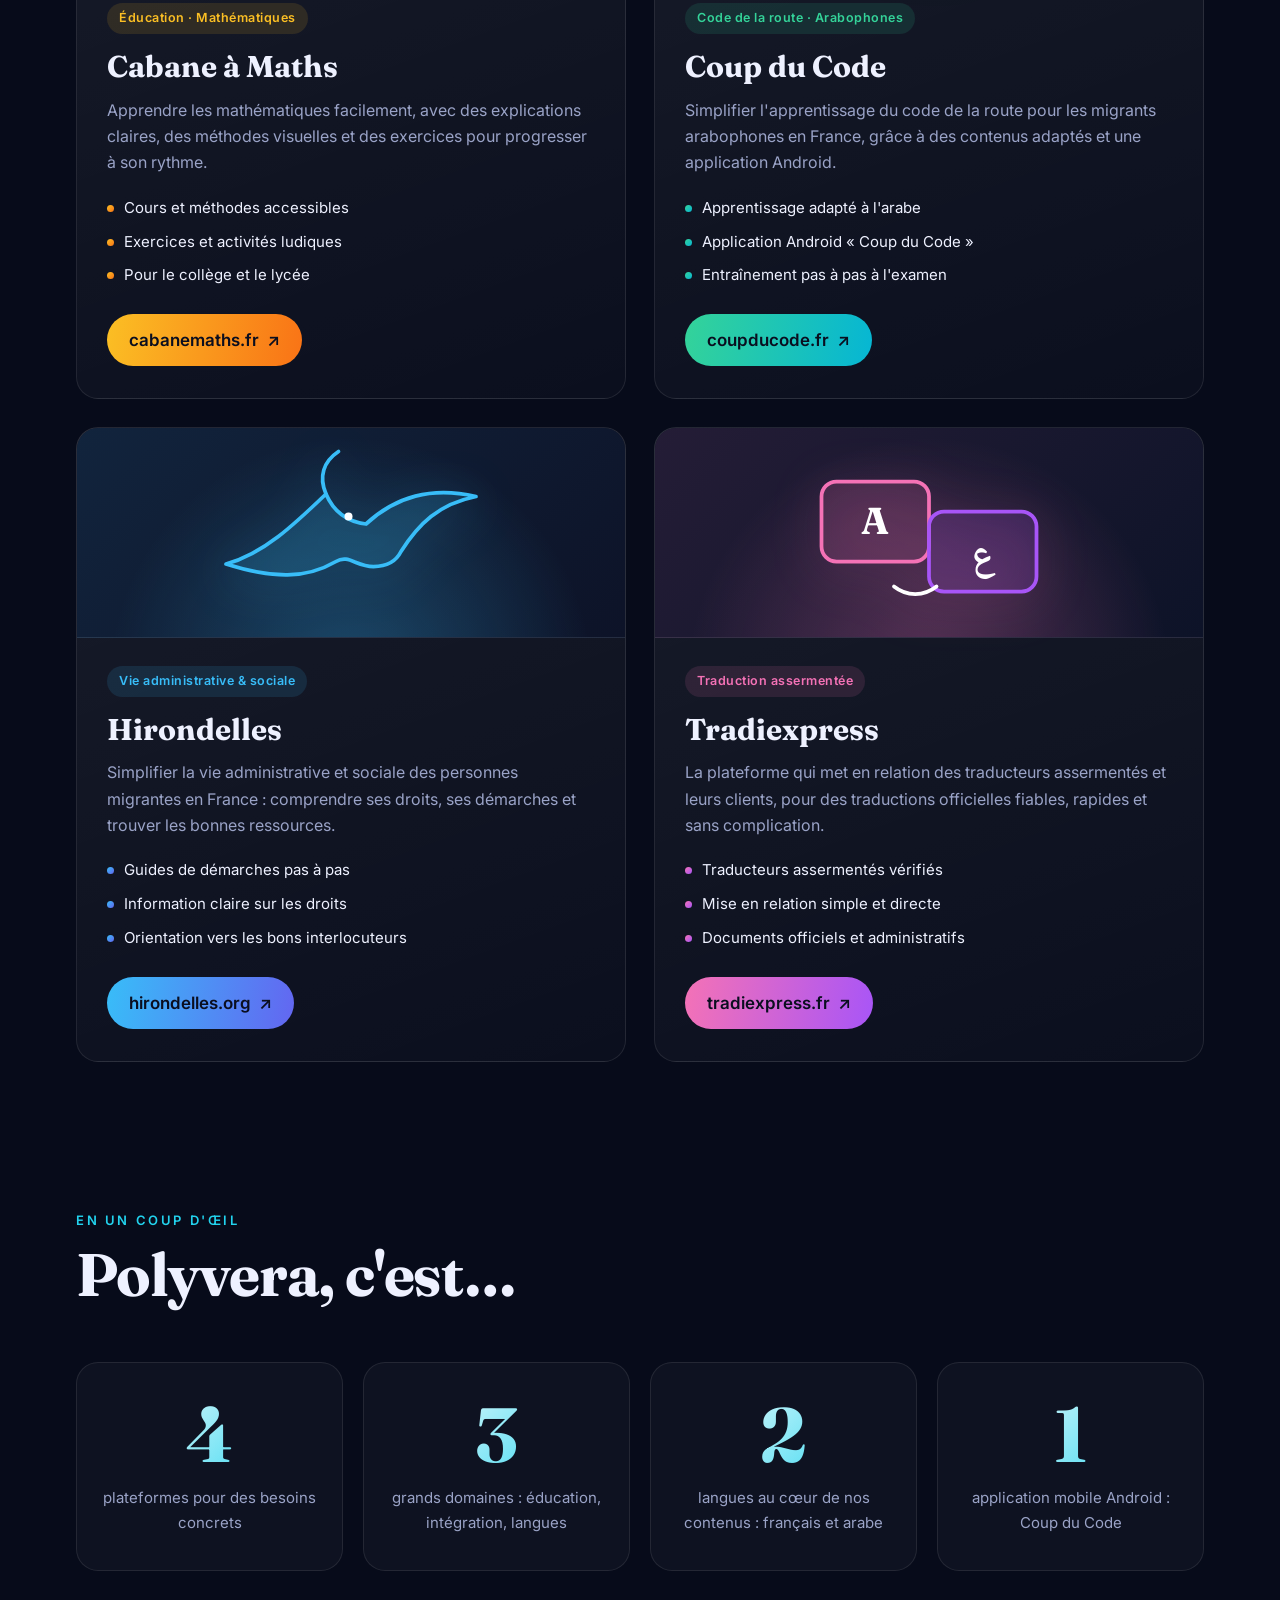
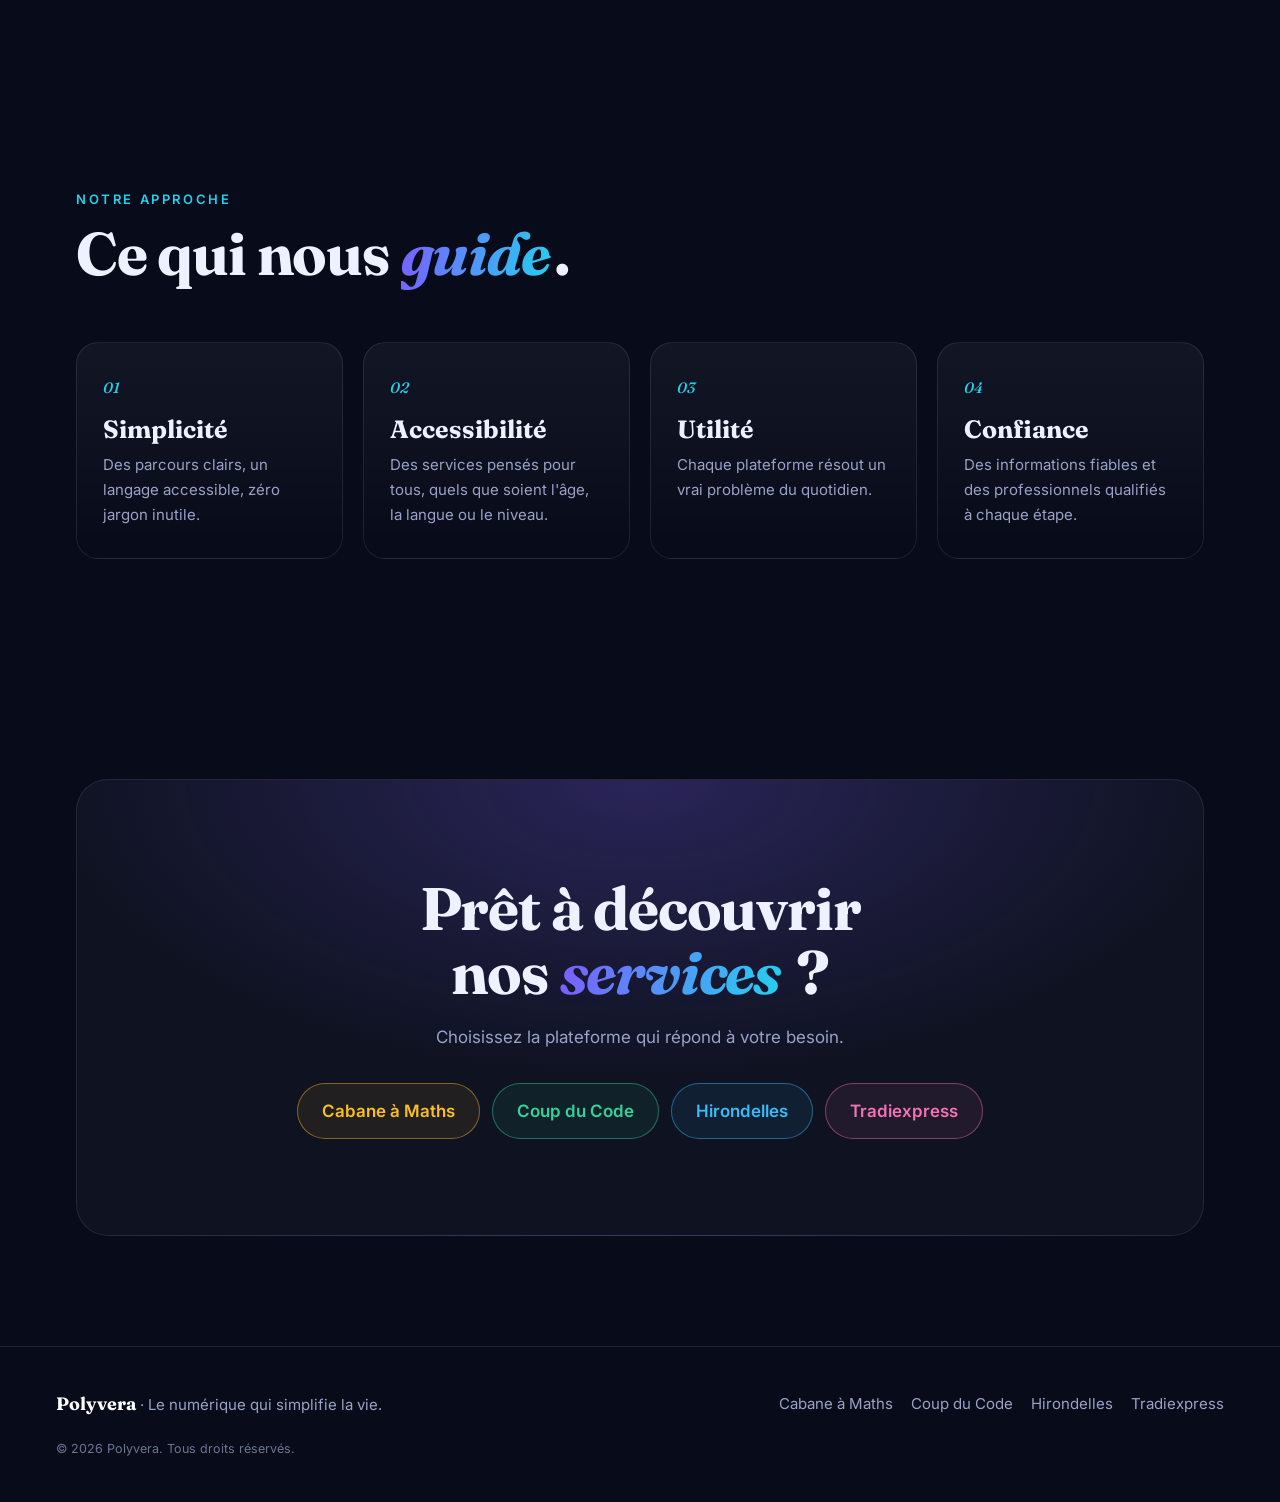
==== commit 753a5286: "Ajoute le logo Polyvera (icône, versions sombre/claire, PNG) et l'intègre au site Co-Authored-By: Cl" ====
--- a/index.html
+++ b/index.html
@@ -9,6 +9,7 @@
 <meta property="og:title" content="Polyvera — Le numérique qui simplifie la vie">
 <meta property="og:description" content="Quatre plateformes pour apprendre les maths, réussir le code de la route, faciliter les démarches et traduire en confiance.">
 <meta property="og:type" content="website">
+<meta property="og:image" content="logo/polyvera-logo-dark.png">
 <link rel="icon" href="favicon.svg" type="image/svg+xml">
 <link rel="preconnect" href="https://fonts.googleapis.com">
 <link rel="preconnect" href="https://fonts.gstatic.com" crossorigin>
@@ -21,7 +22,7 @@
 
 <header class="nav" id="nav">
   <a class="brand" href="#top" aria-label="Polyvera, accueil">
-    <svg viewBox="0 0 40 40" width="34" height="34" aria-hidden="true"><defs><linearGradient id="lg" x1="0" y1="0" x2="1" y2="1"><stop offset="0" stop-color="#7c5cff"/><stop offset="1" stop-color="#22d3ee"/></linearGradient></defs><path d="M20 3 36 12v16L20 37 4 28V12z" fill="none" stroke="url(#lg)" stroke-width="2.4"/><path d="M13 12v17M13 12h7a5.5 5.5 0 0 1 0 11h-7" fill="none" stroke="url(#lg)" stroke-width="2.8" stroke-linecap="round" stroke-linejoin="round"/></svg>
+    <img src="logo/polyvera-icon.svg" width="36" height="36" alt="">
     <span>Polyvera</span>
   </a>
   <nav id="menu" aria-label="Navigation principale">
@@ -43,7 +44,7 @@
     <b style="--x:50%;--y:10%;--d:-5s">∞</b><b style="--x:94%;--y:46%;--d:-8s">؟</b>
     <b style="--x:3%;--y:48%;--d:-4s">✉</b>
   </div>
-  <p class="eyebrow reveal"><span class="dot"></span> Société mère · <span data-sites-count>4</span> plateformes · 1 mission</p>
+  <p class="eyebrow reveal"><span class="dot"></span><span>Société mère · <span data-sites-count>4</span> plateformes · 1 mission</span></p>
   <h1 class="reveal">Le numérique<br>qui <em>simplifie</em> la vie.</h1>
   <p class="lead reveal">Polyvera conçoit des services digitaux utiles et accessibles : pour <strong>apprendre</strong>, <strong>s'intégrer</strong>, <strong>comprendre</strong> et <strong>se faire comprendre</strong>.</p>
   <div class="cta reveal">
